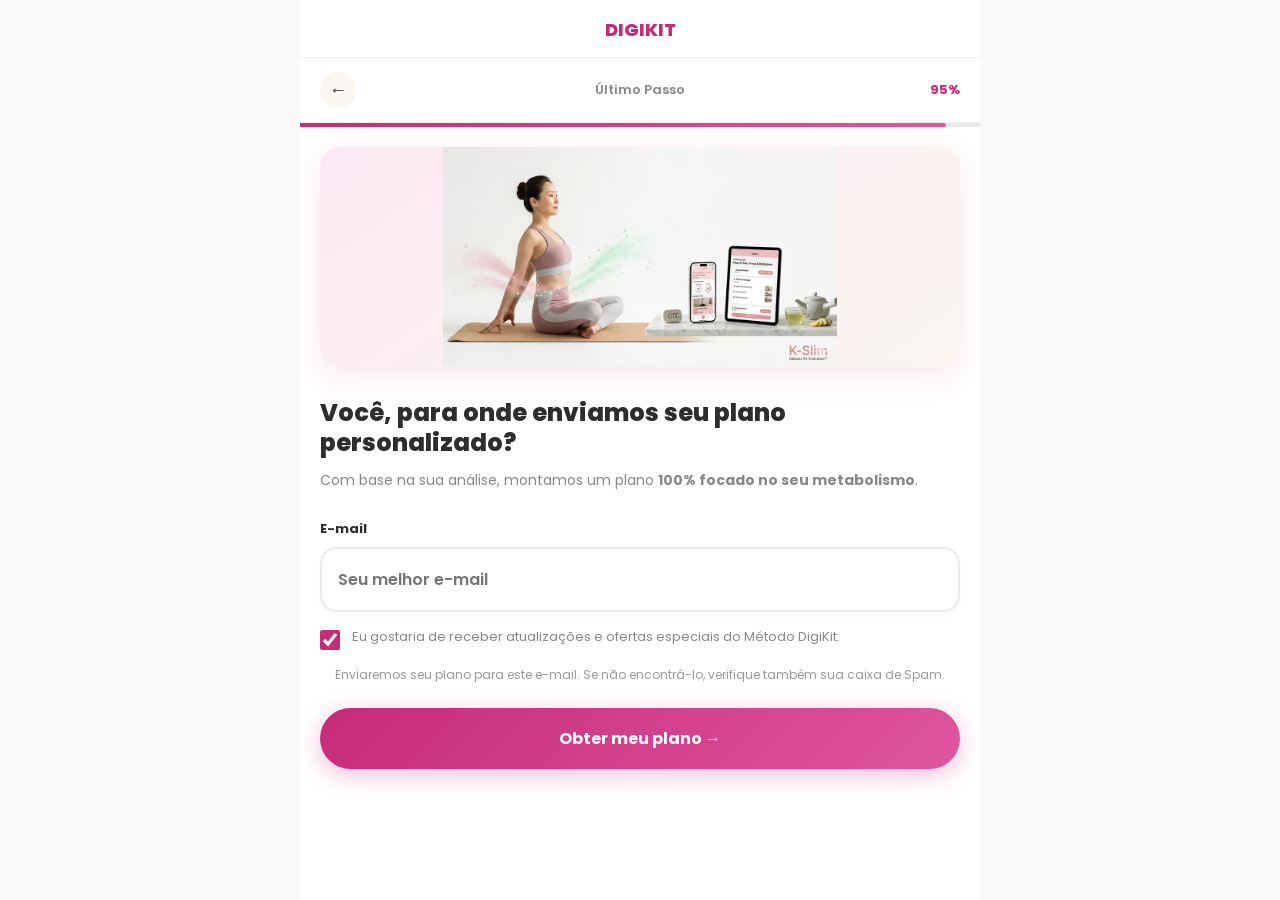
==== email-capture.html @ 3a83f0b1 "feat: complete DigiKit funnel, updated branding, checkout link and consistent Caucasian before/after" ====
<!DOCTYPE html>

<html lang="pt-BR">
<head>
<!-- UTMify: Captura de UTMs para rastreamento de ROI -->

<meta charset="utf-8"/>
<meta content="width=device-width, initial-scale=1.0" name="viewport"/>
<title>Último Passo — Método DigiKit</title>
<script src="tracking-config.js"></script>
<script>
window.dataLayer = window.dataLayer || [];
(function(w,d,s,l,i){w[l]=w[l]||[];w[l].push({'gtm.start': new Date().getTime(),event:'gtm.js'});var f=d.getElementsByTagName(s)[0],j=d.createElement(s),dl=l!='dataLayer'?'&l='+l:'';j.async=true;j.src='https://www.googletagmanager.com/gtm.js?id='+i+dl;f.parentNode.insertBefore(j,f);})(window,document,'script','dataLayer','GTM-5SXNTQXJ');
</script>
<script src="tracking.js"></script>
<link as="image" fetchpriority="high" href="img/email_hero.webp" rel="preload"/>
<link as="image" href="logo.webp" rel="preload"/>
<link href="https://fonts.googleapis.com/css2?family=Poppins:wght@400;500;600;700;800&amp;display=swap" rel="stylesheet"/>
<link href="styles.css" rel="stylesheet"/>
<style>
  body { background: #F9F9F9; }
  .fade-in-up {
    animation: fadeInUp 0.6s cubic-bezier(0.16, 1, 0.3, 1) forwards;
  }
  @keyframes fadeInUp {
    from { opacity: 0; transform: translateY(20px); }
    to { opacity: 1; transform: translateY(0); }
  }
  
  .hero-capture {
    width: 100%;
    height: 220px;
    object-fit: contain;
    border-radius: 20px;
    margin-bottom: 24px;
    background: linear-gradient(145deg, #fce8f3 0%, #FAF6F1 100%);
    box-shadow: var(--shadow);
  }

  .capture-title {
    font-size: 24px;
    font-weight: 800;
    color: var(--black);
    line-height: 1.25;
    margin-bottom: 12px;
  }

  .capture-text {
    font-size: 14px;
    color: var(--gray);
    line-height: 1.5;
    margin-bottom: 28px;
  }

  .input-wrapper {
    position: relative;
    margin-bottom: 24px;
  }

  .floating-label {
    position: absolute;
    left: 18px;
    top: 18px;
    font-size: 14px;
    color: #999;
    font-weight: 500;
    pointer-events: none;
    transition: 0.2s ease all;
  }

  .email-input {
    width: 100%;
    background: #fff;
    border: 2px solid #EBEBEB;
    border-radius: 16px;
    padding: 24px 18px 10px 18px;
    font-size: 16px;
    font-weight: 600;
    font-family: 'Poppins', sans-serif;
    color: var(--black);
    transition: all 0.3s ease;
    box-shadow: 0 4px 15px rgba(0,0,0,0.02);
  }

  .email-input:focus {
    outline: none;
    border-color: var(--pink);
    background: #fff;
    box-shadow: 0 0 0 4px rgba(198,43,122,0.1);
  }

  .email-input:focus ~ .floating-label,
  .email-input:not(:placeholder-shown) ~ .floating-label {
    top: 8px;
    font-size: 11px;
    color: var(--pink);
    font-weight: 600;
  }

  .error-msg {
    color: var(--red);
    font-size: 13px;
    margin-top: 8px;
    display: none;
    font-weight: 500;
  }

  .guarantee {
    display: flex;
    align-items: center;
    justify-content: center;
    gap: 8px;
    margin-top: 16px;
    font-size: 12px;
    color: #A0A0A0;
    font-weight: 500;
  }

  /* Specific fix for desktop container to look like the quiz */
  body {
    background: #F9F9F9;
  }
</style>
</head>
<body>

<div class="app-container">
<div class="logo-header" style="text-align: center; padding: 24px 0 16px;"><img alt="DigiKit" onerror="this.style.display='none';this.nextSibling.style.display='inline-block'" src="logo.webp" style="height: 38px; width: auto; display: inline-block;"/><span style="display:none;font-size:18px;font-weight:800;color:var(--pink)">DIGIKIT</span></div>
<div class="top-bar">
<button class="back-btn" onclick="goBack()">←</button>
<span class="section-title">Último Passo</span>
<span class="progress-pct">95%</span>
</div>
<div class="progress-bar-wrapper">
<div class="progress-bar-fill" style="width:95%"></div>
</div>
<!-- Capture Content -->
<div class="fade-in-up" style="padding: 20px;">
<!-- Imagem Hero Premium gerada -->
<img alt="Seu Plano DigiKit" class="hero-capture" src="img/email_hero.webp"/>
<h1 class="capture-title"><span id="uName"></span>, para onde enviamos seu plano personalizado?</h1>
<p class="capture-text">
      Com base na sua análise, montamos um plano <strong>100% focado no seu metabolismo</strong>.
    </p>
<!-- Label como no original -->
<div style="font-size: 13px; font-weight: 700; color: var(--black); margin-bottom: 8px;">E-mail</div>
<div class="input-wrapper" style="margin-bottom: 16px;">
<input class="email-input" id="emailInput" placeholder="Seu melhor e-mail" required="" style="padding: 18px 16px;" type="email"/>
<div class="error-msg" id="errorMsg">⚠️ Insira um e-mail válido com @ para continuar.</div>
</div>
<!-- Checkbox de Opt-in -->
<label style="display: flex; align-items: flex-start; gap: 12px; margin-bottom: 16px; cursor: pointer;">
<input checked="" id="updateOptin" style="width: 20px; height: 20px; margin-top: 2px; accent-color: var(--pink); cursor: pointer;" type="checkbox"/>
<span style="font-size: 13px; color: var(--gray); line-height: 1.4;">
        Eu gostaria de receber atualizações e ofertas especiais do Método DigiKit.
      </span>
</label>
<!-- Mini disclaimer -->
<div style="font-size: 12px; color: #999; text-align: center; margin-bottom: 24px;">
      Enviaremos seu plano para este e-mail. Se não encontrá-lo, verifique também sua caixa de Spam.
    </div>
<button class="cta-btn pulse-glow" id="submitBtn" onclick="submitEmail()">
      Obter meu plano →
    </button>
</div>
</div>
<script>
  // Puxar o nome do localStorage de forma segura
  let answers = {};
  try {
    const raw = localStorage.getItem('digikit_answers');
    if (raw && raw !== "null" && raw !== "undefined") {
      answers = JSON.parse(raw) || {};
    }
  } catch (e) {
    console.error("[DigiKit] localStorage bloqueado:", e);
  }

  if (answers.firstName) {
    const n = answers.firstName.charAt(0).toUpperCase() + answers.firstName.slice(1);
    document.getElementById('uName').innerText = n;
  } else {
    document.getElementById('uName').innerText = 'Você';
  }

  function goBack() {
    window.location.href = 'quiz.html';
  }

  function submitEmail() {
    const email = document.getElementById('emailInput').value;
    const errorMsg = document.getElementById('errorMsg');
    const btn = document.getElementById('submitBtn');

    // Regex de validação real de e-mail
    const emailRegex = /^[^\s@]+@[^\s@]+\.[^\s@]+$/;

    if (!email || !emailRegex.test(email)) {
      errorMsg.style.display = 'block';
      document.getElementById('emailInput').style.borderColor = 'var(--red)';
      return;
    }

    errorMsg.style.display = 'none';
    document.getElementById('emailInput').style.borderColor = 'var(--green)';

    // Loading state no botão
    btn.innerHTML = '<span style="opacity:0.8">Processando...</span>';
    btn.style.transform = 'scale(0.98)';
    btn.disabled = true;

    // Salva e avança de forma segura (funciona até em navegador privado/Instagram)
    let savedAnswers = {};
    try {
      const raw = localStorage.getItem('digikit_answers');
      if (raw && raw !== "null" && raw !== "undefined") {
        savedAnswers = JSON.parse(raw) || {};
      }
    } catch (e) {
      console.error("[DigiKit] localStorage bloqueado ao ler:", e);
    }

    savedAnswers.email = email;

    try {
      localStorage.setItem('digikit_answers', JSON.stringify(savedAnswers));
    } catch (e) {
      console.error("[DigiKit] localStorage bloqueado ao gravar:", e);
    }

    // Envia silenciosamente para o Systeme.io via funcao backend Vercel
    // Sem risco de bloquear o redirecionamento -- falha silenciosa garantida
    try {
      const name = savedAnswers.firstName || '';
      fetch('/funil/capture-lead.php', {
        method: 'POST',
        headers: { 'Content-Type': 'application/json' },
        keepalive: true, // Garante que o navegador termine de enviar mesmo se mudar de pagina
        body: JSON.stringify({ email: email, firstName: name })
      }).then(function(r) { return r.json(); }).then(function(data) {
        console.log('[DigiKit] Lead enviada ao Systeme.io:', data);
      }).catch(function(err) {
        console.error('[DigiKit] Falha silenciosa Systeme.io:', err);
      });
    } catch (err) {
      console.error('[DigiKit] Erro no envio silencioso:', err);
    }

    let isRedirecting = false;
    const redirect = () => {
      if (isRedirecting) return;
      isRedirecting = true;
      var _p = new URLSearchParams(window.location.search);
      var _co = _p.get('checkout_url');
      window.location.href = 'scratchcard.html' + (_co ? '?checkout_url=' + encodeURIComponent(_co) : '');
    };

    if (window.digikitTracking) {
      try {
        window.digikitTracking.track('lead_email_submit', {
          step: 'email_capture',
          email_domain: String(email).split('@')[1] || '',
          eventCallback: redirect,
          eventTimeout: 2000
        });
      } catch (err) {
        console.error("[DigiKit] Erro de tracking em submitEmail:", err);
        redirect();
      }
      // Fallback extra caso o GTM demore ou falhe
      setTimeout(redirect, 2500);
    } else {
      // Sem tracking: avança direto após 500ms
      setTimeout(redirect, 500);
    }
  }
</script>
</body>
</html>
---- styles.css ----
/* ============================================================
   MÉTODO K-SLIM — DESIGN SYSTEM
   Paleta K-beauty | Poppins | Mobile-first
   ============================================================ */

@import url('https://fonts.googleapis.com/css2?family=Poppins:wght@400;500;600;700;800;900&display=swap');

/* ===== RESET & BASE ===== */
*, *::before, *::after { margin:0; padding:0; box-sizing:border-box; }

html {
  font-size: 16px;
  scroll-behavior: smooth;
  -webkit-tap-highlight-color: transparent;
}

body {
  font-family: 'Poppins', -apple-system, sans-serif;
  background: #FAF6F1;
  color: #2D2D2D;
  min-height: 100vh;
  overflow-x: hidden;
  -webkit-font-smoothing: antialiased;
}

/* ===== CSS VARIABLES ===== */
:root {
  --pink:       #C62B7A;
  --pink-dark:  #A01F63;
  --pink-light: #fdf0f7;
  --cream:      #FAF6F1;
  --gold:       #E8A030;
  --green:      #3D9970;
  --red:        #D63031;
  --black:      #2D2D2D;
  --gray:       #888888;
  --gray-light: #E8E8E8;
  --white:      #FFFFFF;
  --shadow:     0 8px 32px rgba(198,43,122,0.12);
  --shadow-lg:  0 12px 48px rgba(198,43,122,0.18);
  --radius:     16px;
  --radius-lg:  24px;
  --radius-xl:  50px;
  --transition: all 0.3s cubic-bezier(0.4, 0, 0.2, 1);
}

/* ===== LAYOUT — MOBILE FRAME ===== */
.app-container {
  max-width: 480px;
  margin: 0 auto;
  min-height: 100vh;
  background: var(--white);
  position: relative;
  overflow: hidden;
}

/* ===== BRAND HEADER ===== */
.logo-header {
  display: flex !important;
  align-items: center !important;
  justify-content: center !important;
  padding: 16px 20px 14px !important;
  background: var(--white) !important;
  border-bottom: 1px solid rgba(0,0,0,0.05) !important;
}

.logo-header img {
  display: block;
  height: 96px !important;
  width: auto !important;
  max-width: 320px !important;
  object-fit: contain !important;
}

/* ===== HEADER / TOP BAR ===== */
.top-bar {
  display: flex;
  align-items: center;
  justify-content: space-between;
  padding: 14px 20px;
  background: var(--white);
  border-bottom: 1px solid rgba(0,0,0,0.05);
  position: sticky;
  top: 0;
  z-index: 100;
}

.top-bar .back-btn {
  width: 36px;
  height: 36px;
  border: none;
  background: var(--cream);
  border-radius: 50%;
  display: flex;
  align-items: center;
  justify-content: center;
  cursor: pointer;
  font-size: 18px;
  color: var(--black);
  transition: var(--transition);
}
.top-bar .back-btn:active { transform: scale(0.9); }

.top-bar .section-title {
  font-size: 13px;
  font-weight: 600;
  color: var(--gray);
  text-align: center;
  flex: 1;
}

.top-bar .progress-pct {
  font-size: 13px;
  font-weight: 700;
  color: var(--pink);
  min-width: 36px;
  text-align: right;
}

/* ===== PROGRESS BAR ===== */
.progress-bar-wrapper {
  height: 4px;
  background: var(--gray-light);
  position: relative;
}
.progress-bar-fill {
  height: 100%;
  background: linear-gradient(90deg, var(--pink), #e055a0);
  border-radius: 0 4px 4px 0;
  transition: width 0.6s cubic-bezier(0.34, 1.2, 0.64, 1);
}

/* ===== SCREEN CONTAINER ===== */
.screen {
  display: none;
  padding: 28px 24px 100px;
  animation: screenIn 0.4s ease;
  min-height: calc(100vh - 60px);
}
.screen.active { display: block; }

@keyframes screenIn {
  from { opacity: 0; transform: translateX(30px); }
  to   { opacity: 1; transform: translateX(0); }
}

/* ===== QUESTION STYLES ===== */
.question-emoji {
  font-size: 48px;
  text-align: center;
  margin-bottom: 12px;
}

.question-image {
  width: 100%;
  max-height: 200px;
  object-fit: contain;
  border-radius: var(--radius);
  margin-bottom: 16px;
}

.question-title {
  font-size: 22px;
  font-weight: 800;
  color: var(--black);
  text-align: center;
  line-height: 1.35;
  margin-bottom: 8px;
}

.question-subtitle {
  font-size: 13px;
  color: var(--gray);
  text-align: center;
  margin-bottom: 24px;
  line-height: 1.5;
}

/* ===== OPTION BUTTONS ===== */
.options-list {
  display: flex;
  flex-direction: column;
  gap: 12px;
}

.option-btn {
  display: flex;
  align-items: center;
  justify-content: space-between;
  width: 100%;
  padding: 16px 20px;
  background: var(--white);
  border: 2px solid var(--gray-light);
  border-radius: var(--radius);
  font-family: 'Poppins', sans-serif;
  font-size: 15px;
  font-weight: 500;
  color: var(--black);
  cursor: pointer;
  transition: var(--transition);
  text-align: left;
  line-height: 1.4;
}

.option-btn:hover {
  border-color: var(--pink);
  background: var(--pink-light);
}

.option-btn.selected {
  border-color: var(--pink);
  background: var(--pink-light);
  color: var(--pink);
  font-weight: 600;
}

.option-btn .radio-dot {
  width: 22px;
  height: 22px;
  border-radius: 50%;
  border: 2px solid var(--gray-light);
  flex-shrink: 0;
  transition: var(--transition);
  position: relative;
}
.option-btn.selected .radio-dot {
  border-color: var(--pink);
  background: var(--pink);
}
.option-btn.selected .radio-dot::after {
  content: '✓';
  position: absolute;
  top: 50%;
  left: 50%;
  transform: translate(-50%, -50%);
  color: white;
  font-size: 12px;
  font-weight: 800;
}

/* Checkbox style (multi-select) */
.option-btn .check-box {
  width: 22px;
  height: 22px;
  border-radius: 6px;
  border: 2px solid var(--gray-light);
  flex-shrink: 0;
  transition: var(--transition);
  position: relative;
}
.option-btn.selected .check-box {
  border-color: var(--pink);
  background: var(--pink);
}
.option-btn.selected .check-box::after {
  content: '✓';
  position: absolute;
  top: 50%;
  left: 50%;
  transform: translate(-50%, -50%);
  color: white;
  font-size: 12px;
  font-weight: 800;
}

/* ===== IMAGE GRID OPTIONS (body areas, exercises) ===== */
.options-grid {
  display: grid;
  grid-template-columns: 1fr 1fr;
  gap: 12px;
}

.option-card {
  background: var(--cream);
  border: 2px solid transparent;
  border-radius: var(--radius);
  padding: 12px;
  text-align: center;
  cursor: pointer;
  transition: var(--transition);
}
.option-card:hover { border-color: var(--pink); }
.option-card.selected {
  border-color: var(--pink);
  background: var(--pink-light);
}

.option-card img {
  width: 100%;
  height: 100px;
  object-fit: cover;
  border-radius: 10px;
  margin-bottom: 8px;
}
.option-card .card-label {
  font-size: 13px;
  font-weight: 600;
  color: var(--black);
}
.option-card.selected .card-label { color: var(--pink); }

.option-card .card-radio {
  width: 18px;
  height: 18px;
  border-radius: 50%;
  border: 2px solid var(--gray-light);
  margin: 6px auto 0;
  transition: var(--transition);
}
.option-card.selected .card-radio {
  border-color: var(--pink);
  background: var(--pink);
}

/* ===== EXERCISE RATING (Gosto / Neutro / Não gosto) ===== */
.exercise-rating {
  display: flex;
  flex-direction: column;
  align-items: center;
  gap: 20px;
}

.exercise-img {
  width: 180px;
  height: 180px;
  border-radius: 20px;
  object-fit: cover;
  box-shadow: var(--shadow);
}

.rating-btns {
  display: flex;
  gap: 12px;
  width: 100%;
}
.rating-btn {
  flex: 1;
  padding: 14px 8px;
  border: 2px solid var(--gray-light);
  border-radius: var(--radius);
  background: var(--white);
  font-family: 'Poppins', sans-serif;
  font-size: 13px;
  font-weight: 600;
  color: var(--black);
  cursor: pointer;
  transition: var(--transition);
  text-align: center;
}
.rating-btn:hover { border-color: var(--pink); }
.rating-btn.selected {
  border-color: var(--pink);
  background: var(--pink);
  color: white;
}

/* ===== INPUT FIELDS (height, weight, name, email) ===== */
.input-group {
  margin: 20px 0;
}
.input-label {
  font-size: 12px;
  font-weight: 600;
  color: var(--gray);
  margin-bottom: 8px;
  display: block;
}
.input-field {
  width: 100%;
  padding: 16px 20px;
  border: 2px solid var(--gray-light);
  border-radius: var(--radius);
  font-family: 'Poppins', sans-serif;
  font-size: 18px;
  font-weight: 700;
  color: var(--black);
  text-align: center;
  outline: none;
  transition: var(--transition);
  background: var(--white);
}
.input-field:focus {
  border-color: var(--pink);
  box-shadow: 0 0 0 4px rgba(198,43,122,0.1);
}
.input-field::placeholder {
  color: #ccc;
  font-weight: 400;
}

.unit-toggle {
  display: flex;
  gap: 0;
  background: var(--cream);
  border-radius: 30px;
  padding: 3px;
  margin-bottom: 16px;
  width: fit-content;
  margin-left: auto;
  margin-right: auto;
}
.unit-btn {
  padding: 8px 24px;
  border: none;
  border-radius: 30px;
  font-family: 'Poppins', sans-serif;
  font-size: 13px;
  font-weight: 700;
  cursor: pointer;
  transition: var(--transition);
  background: transparent;
  color: var(--gray);
}
.unit-btn.active {
  background: var(--white);
  color: var(--pink);
  box-shadow: 0 2px 8px rgba(0,0,0,0.08);
}

/* ===== CTA BUTTON ===== */
.cta-btn {
  display: block;
  width: 100%;
  padding: 18px;
  background: linear-gradient(135deg, var(--pink), #e055a0);
  color: var(--white);
  font-family: 'Poppins', sans-serif;
  font-size: 16px;
  font-weight: 700;
  border: none;
  border-radius: var(--radius-xl);
  cursor: pointer;
  text-align: center;
  box-shadow: 0 6px 24px rgba(198,43,122,0.3);
  transition: var(--transition);
  position: relative;
  overflow: hidden;
}
.cta-btn:active {
  transform: scale(0.97);
  box-shadow: 0 3px 12px rgba(198,43,122,0.2);
}
.cta-btn:disabled {
  opacity: 0.5;
  cursor: not-allowed;
}
/* Botão fixo no rodapé */
.cta-fixed {
  position: fixed;
  bottom: 0;
  left: 50%;
  transform: translateX(-50%);
  max-width: 480px;
  width: 100%;
  padding: 16px 24px 28px;
  background: linear-gradient(to top, white 60%, transparent);
  z-index: 90;
}

/* ===== INFO SCREENS ===== */
.info-screen {
  text-align: center;
}
.info-screen .info-icon {
  font-size: 56px;
  margin-bottom: 16px;
}
.info-screen .info-title {
  font-size: 22px;
  font-weight: 800;
  color: var(--black);
  line-height: 1.35;
  margin-bottom: 16px;
}
.info-screen .info-text {
  font-size: 14px;
  color: #666;
  line-height: 1.7;
  text-align: left;
  margin-bottom: 20px;
}
.info-screen .info-text strong {
  color: var(--pink);
}

.info-highlight {
  background: var(--pink-light);
  border-left: 4px solid var(--pink);
  border-radius: 12px;
  padding: 16px;
  margin: 16px 0;
  text-align: left;
}
.info-highlight p {
  font-size: 13px;
  color: #555;
  line-height: 1.6;
}
.info-highlight strong { color: var(--pink); }

.info-stat {
  display: inline-block;
  background: var(--pink);
  color: white;
  font-size: 13px;
  font-weight: 700;
  padding: 8px 20px;
  border-radius: 30px;
  margin: 12px 0;
}

/* ===== HERO / LANDING ===== */
.hero-section {
  text-align: center;
  padding: 20px 24px 32px;
}
.hero-stars {
  font-size: 14px;
  color: var(--gold);
  margin-bottom: 4px;
}
.hero-stars span {
  font-size: 12px;
  color: var(--gray);
  font-weight: 500;
}
.hero-image {
  width: 100%;
  max-height: 320px;
  object-fit: cover;
  border-radius: var(--radius-lg);
  margin: 20px 0;
  box-shadow: var(--shadow);
}
.hero-headline {
  font-size: 24px;
  font-weight: 900;
  color: var(--black);
  line-height: 1.3;
  margin-bottom: 12px;
}
.hero-headline em {
  color: var(--pink);
  font-style: normal;
}
.hero-subheadline {
  font-size: 14px;
  color: #666;
  line-height: 1.6;
  margin-bottom: 28px;
}
.hero-subheadline strong { color: var(--pink); }

.hero-badges {
  display: flex;
  gap: 8px;
  justify-content: center;
  flex-wrap: wrap;
  margin-bottom: 24px;
}
.hero-badge {
  background: var(--cream);
  border: 1px solid var(--gray-light);
  border-radius: 30px;
  padding: 6px 14px;
  font-size: 11px;
  font-weight: 600;
  color: var(--gray);
  display: flex;
  align-items: center;
  gap: 4px;
}

/* ===== TIMER ===== */
.timer-bar {
  background: #FFF3CD;
  border: 1px solid var(--gold);
  border-radius: 12px;
  padding: 10px 16px;
  text-align: center;
  font-size: 13px;
  font-weight: 600;
  color: #856404;
  margin: 16px 0;
}
.timer-bar .timer-value {
  color: var(--red);
  font-weight: 800;
  font-size: 16px;
}

/* ===== ANIMATIONS ===== */
@keyframes fadeIn {
  from { opacity: 0; }
  to   { opacity: 1; }
}
@keyframes fadeInUp {
  from { opacity: 0; transform: translateY(16px); }
  to   { opacity: 1; transform: translateY(0); }
}
@keyframes slideUp {
  from { transform: translateY(100%); }
  to   { transform: translateY(0); }
}
@keyframes pulseGlow {
  0%, 100% { box-shadow: 0 6px 24px rgba(198,43,122,0.3); }
  50%      { box-shadow: 0 6px 32px rgba(198,43,122,0.5); }
}
.animate-fade   { animation: fadeIn 0.5s ease; }
.animate-fadeUp { animation: fadeInUp 0.5s ease; }
.animate-pulse  { animation: pulseGlow 2s infinite; }

/* ===== RESPONSIVE — MOBILE FIRST ===== */

/* Móvel padrão (até 480px) — O FUNIL É FEITO PARA MOBILE */
@media (max-width: 480px) {
  .app-container {
    max-width: 100%;
    border-radius: 0;
    min-height: 100vh;
    min-height: 100dvh; /* Dynamic viewport height — para browsers modernos */
  }

  .screen {
    padding: 20px 18px 120px;
  }

  /* Fonte adaptada para telas menores */
  .question-title { font-size: 19px; }
  .hero-headline { font-size: 21px; }
  .info-screen .info-title { font-size: 19px; }
  .hero-subheadline { font-size: 13px; }

  /* Hero image menor no mobile */
  .hero-image { max-height: 240px; }

  /* Touch targets: mínimo 44px de altura (WCAG) */
  .option-btn {
    min-height: 52px;
    padding: 14px 16px;
    font-size: 14px;
  }

  .rating-btn {
    min-height: 48px;
    padding: 12px 6px;
    font-size: 12px;
  }

  .cta-btn {
    padding: 16px;
    font-size: 15px;
    min-height: 54px;
  }

  /* Badges menores */
  .hero-badge {
    font-size: 10px;
    padding: 5px 10px;
  }

  /* Input fields maiores para toque fácil */
  .input-field {
    font-size: 22px;
    padding: 18px 16px;
    min-height: 60px;
  }

  /* Safe area para iPhones com notch */
  .cta-fixed {
    padding-bottom: calc(24px + env(safe-area-inset-bottom, 0px));
  }

  /* Options grid: 2 colunas menores */
  .options-grid { gap: 8px; }
  .option-card { padding: 10px; }
  .option-card img { height: 80px; }
  .option-card .card-label { font-size: 12px; }
}

/* Móvel muito pequeno (320px — iPhone SE) */
@media (max-width: 360px) {
  .screen { padding: 16px 14px 100px; }
  .question-title { font-size: 17px; }
  .hero-headline { font-size: 19px; }
  .option-btn { font-size: 13px; padding: 12px 14px; }
  .hero-image { max-height: 200px; }
  .hero-badges { gap: 6px; }
  .hero-badge { font-size: 9px; padding: 4px 8px; }
}

/* Desktop (>480px) — layout de site normal, igual ao concorrente */
@media (min-width: 481px) {
  body {
    background: #ffffff;
    display: block;
    padding: 0;
  }

  .app-container {
    max-width: 680px;
    border-radius: 0;
    box-shadow: none;
    min-height: 100vh;
    max-height: none;
    overflow-y: visible;
    overflow-x: hidden;
    margin: 0 auto;
    border-left: none;
    border-right: none;
    background: #fff;
  }

  /* Scrollbar do body no desktop */
  body::-webkit-scrollbar { width: 6px; }
  body::-webkit-scrollbar-thumb {
    background: var(--pink);
    border-radius: 4px;
  }
  body::-webkit-scrollbar-track { background: transparent; }

  /* Header fixo no topo em desktop */
  .logo-header {
    position: sticky;
    top: 0;
    z-index: 110;
  }

  /* CTA fixo funciona normalmente — mas respeita max-width do container */
  .cta-fixed {
    position: fixed;
    bottom: 0;
    left: 50%;
    transform: translateX(-50%);
    max-width: 680px;
    width: 100%;
    padding: 16px 32px 28px;
    background: linear-gradient(to top, white 70%, transparent);
    z-index: 90;
  }

  /* Mais espaço nas telas maiores */
  .screen {
    padding: 36px 48px 120px;
  }

  /* Fontes maiores no desktop */
  .question-title { font-size: 24px; }
  .info-screen .info-title { font-size: 23px; }

  /* Photo grid com imagens maiores */
  .photo-card img { height: 160px; }
}

/* Previne zoom em inputs no iOS */
@media screen and (max-width: 768px) {
  input[type="text"],
  input[type="email"],
  input[type="number"],
  input[type="tel"],
  select, textarea {
    font-size: 16px !important;
  }
}

/* Disable hover effects on touch devices */
@media (hover: none) and (pointer: coarse) {
  .option-btn:hover {
    border-color: var(--gray-light);
    background: var(--white);
  }
  .option-card:hover { border-color: transparent; }
  .rating-btn:hover { border-color: var(--gray-light); }
}
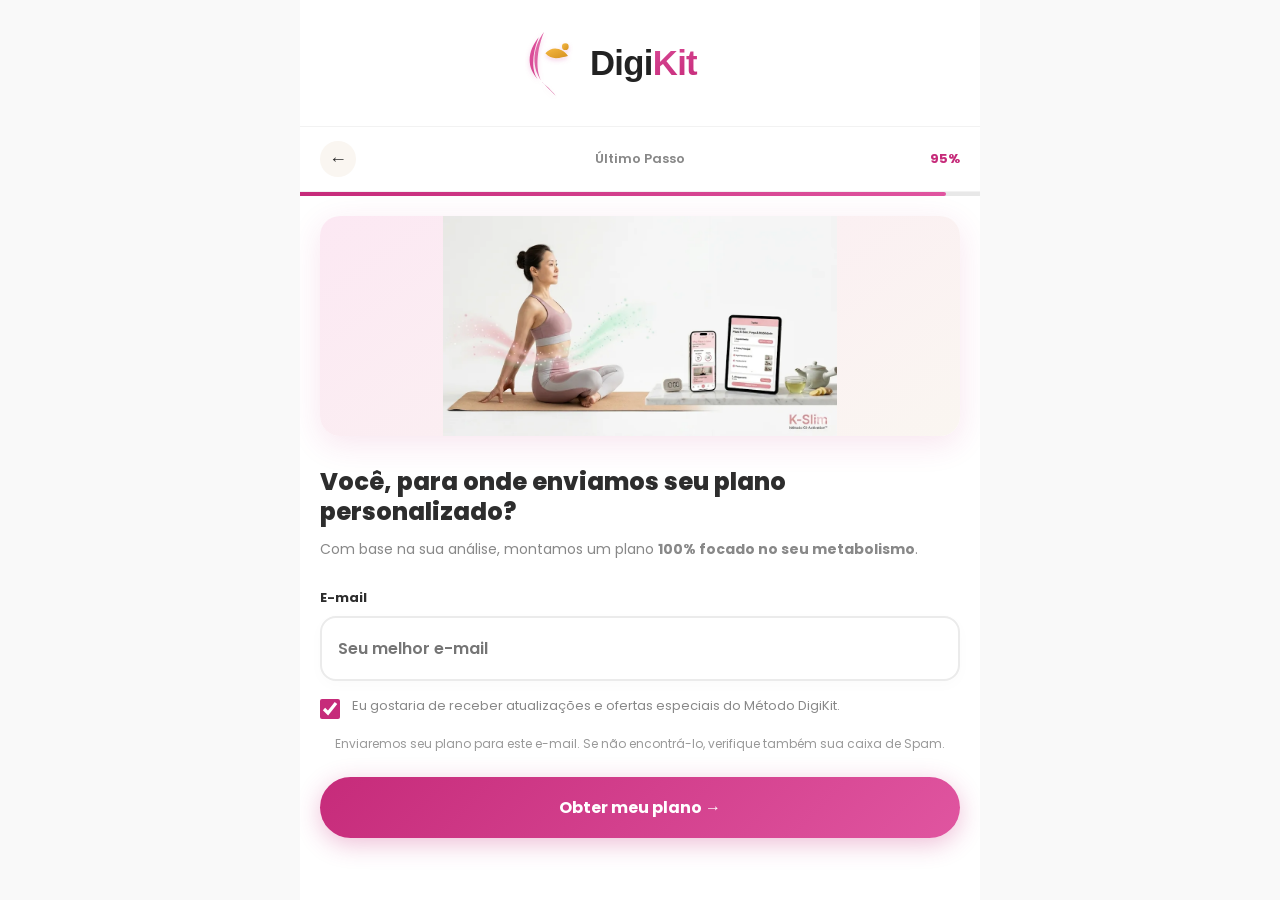
==== commit 560668f3: "fix: update header logo references to clean logo.svg to fix broken image on Vercel" ====
--- a/email-capture.html
+++ b/email-capture.html
@@ -125,7 +125,7 @@
 <body>
 
 <div class="app-container">
-<div class="logo-header" style="text-align: center; padding: 24px 0 16px;"><img alt="DigiKit" onerror="this.style.display='none';this.nextSibling.style.display='inline-block'" src="logo.webp" style="height: 38px; width: auto; display: inline-block;"/><span style="display:none;font-size:18px;font-weight:800;color:var(--pink)">DIGIKIT</span></div>
+<div class="logo-header" style="text-align: center; padding: 24px 0 16px;"><img alt="DigiKit" inline-block'" src="logo.svg" style="height: 38px; width: auto; display: inline-block;"/><span style="display:none;font-size:18px;font-weight:800;color:var(--pink)">DIGIKIT</span></div>
 <div class="top-bar">
 <button class="back-btn" onclick="goBack()">←</button>
 <span class="section-title">Último Passo</span>
